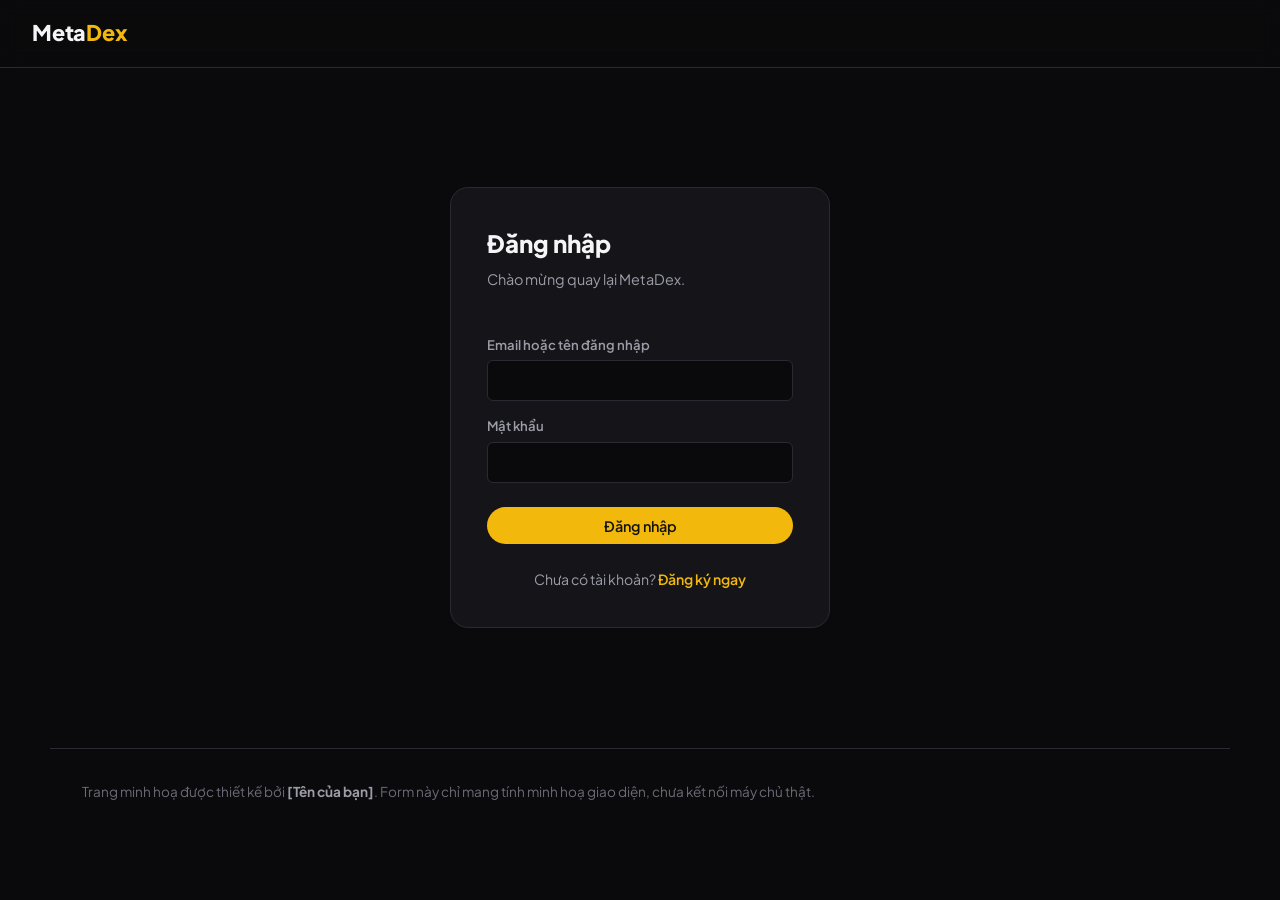
==== login.html @ 45393103 "1" ====
<!DOCTYPE html>
<html lang="vi">
<head>
<meta charset="UTF-8">
<meta name="viewport" content="width=device-width, initial-scale=1.0">
<title>Đăng nhập | MetaDex</title>
<link rel="preconnect" href="https://fonts.googleapis.com">
<link rel="preconnect" href="https://fonts.gstatic.com" crossorigin>
<link href="https://fonts.googleapis.com/css2?family=Plus+Jakarta+Sans:wght@400;500;600;700;800&display=swap" rel="stylesheet">
<link rel="stylesheet" href="style.css">
</head>
<body>

  <header class="site-header site-header--auth">
    <a href="index.html" class="logo">Meta<span>Dex</span></a>
  </header>

  <main class="auth-main">
    <div class="auth-card">
      <h1>Đăng nhập</h1>
      <p class="auth-subtitle">Chào mừng quay lại MetaDex.</p>

      <form id="login-form" novalidate>
        <label for="login-email">Email hoặc tên đăng nhập</label>
        <input type="text" id="login-email" required>

        <label for="login-password">Mật khẩu</label>
        <input type="password" id="login-password" required>

        <button type="submit" class="btn-solid btn-block">Đăng nhập</button>
      </form>

      <p id="auth-message" class="auth-message"></p>

      <p class="auth-switch">Chưa có tài khoản? <a href="signup.html">Đăng ký ngay</a></p>
    </div>
  </main>

  <footer class="site-footer">
    <p>Trang minh hoạ được thiết kế bởi <strong>[Tên của bạn]</strong>. Form này chỉ mang tính minh hoạ giao diện, chưa kết nối máy chủ thật.</p>
  </footer>

  <script src="auth.js"></script>
</body>
</html>
---- style.css ----
/* ============================================================
   style.css — dùng chung cho tất cả các trang (index, pokemon,
   login, signup) để giao diện đồng nhất từ đầu đến cuối.
   ============================================================ */

:root {
  --bg: #0A0A0C;
  --bg-elevated: #151519;
  --bg-elevated-2: #1C1C22;
  --border: #2A2A32;
  --border-strong: #383842;
  --text-primary: #F5F5F7;
  --text-secondary: #9C9CA8;
  --text-tertiary: #6B6B76;
  --accent: #F2B90C;
  --accent-dim: rgba(242, 185, 12, 0.14);
  --accent-ink: #16140A;
  --good: #33D17A;
  --bad: #FF5C5C;
  --radius-sm: 6px;
  --radius-md: 10px;
  --radius-lg: 18px;
  --font-main: 'Plus Jakarta Sans', system-ui, -apple-system, sans-serif;
  --shadow-1: 0 12px 30px -14px rgba(0, 0, 0, 0.6);
}

/* ---------- Reset chung ---------- */
* { box-sizing: border-box; }
html { scroll-behavior: smooth; }
body, h1, h2, h3, p, ul, form { margin: 0; }
ul { padding: 0; list-style: none; }
img { max-width: 100%; display: block; }
button { font-family: inherit; }
a { color: inherit; text-decoration: none; }

body {
  background: var(--bg);
  color: var(--text-primary);
  font-family: var(--font-main);
  line-height: 1.6;
  -webkit-font-smoothing: antialiased;
}

/* ---------- Header (dùng chung mọi trang) ---------- */
.site-header {
  position: sticky;
  top: 0;
  z-index: 50;
  display: flex;
  align-items: center;
  justify-content: space-between;
  gap: 1.5rem;
  padding: 1rem 2rem;
  background: rgba(10, 10, 12, 0.9);
  backdrop-filter: blur(10px);
  border-bottom: 1px solid var(--border);
}
.site-header--auth { justify-content: flex-start; }

.logo { font-weight: 800; font-size: 1.35rem; letter-spacing: -0.01em; }
.logo span { color: var(--accent); }

.header-right { display: flex; align-items: center; gap: 1rem; }

.search-wrap { position: relative; width: 260px; }
#site-search {
  width: 100%;
  padding: 0.6rem 1rem;
  border-radius: 999px;
  border: 1px solid var(--border);
  background: var(--bg-elevated);
  color: var(--text-primary);
  font-family: inherit;
  font-size: 0.9rem;
  outline: none;
  transition: border-color 0.2s ease;
}
#site-search::placeholder { color: var(--text-tertiary); }
#site-search:focus { border-color: var(--accent); }

.search-dropdown {
  display: none;
  position: absolute;
  top: calc(100% + 8px);
  left: 0;
  right: 0;
  background: var(--bg-elevated);
  border: 1px solid var(--border);
  border-radius: var(--radius-md);
  overflow: hidden;
  overflow-y: auto;
  max-height: 320px;
  box-shadow: var(--shadow-1);
}
.search-dropdown.open { display: block; }
.search-item {
  display: flex;
  align-items: center;
  gap: 0.65rem;
  padding: 0.6rem 0.9rem;
  font-size: 0.9rem;
  transition: background 0.15s ease;
}
.search-item:hover, .search-item:focus-visible { background: var(--bg-elevated-2); }
.search-icon {
  width: 24px; height: 24px; object-fit: contain;
  background: var(--bg-elevated-2); border-radius: 6px;
}
.search-empty { padding: 0.75rem 0.9rem; color: var(--text-tertiary); font-size: 0.85rem; }

.btn-ghost, .btn-solid {
  padding: 0.55rem 1.15rem;
  border-radius: 999px;
  font-weight: 600;
  font-size: 0.9rem;
  border: 1px solid transparent;
  cursor: pointer;
  white-space: nowrap;
  display: inline-block;
  transition: transform 0.15s ease, border-color 0.15s ease, color 0.15s ease;
}
.btn-ghost { color: var(--text-primary); border-color: var(--border-strong); background: transparent; }
.btn-ghost:hover { border-color: var(--accent); color: var(--accent); }
.btn-solid { background: var(--accent); color: var(--accent-ink); }
.btn-solid:hover { transform: translateY(-1px); }
.btn-block { width: 100%; text-align: center; }

/* ---------- Bố cục trang chính ---------- */
main { max-width: 1180px; margin: 0 auto; padding: 0 2rem 4rem; }

.page-intro { padding: 3rem 0 2rem; }
.page-intro h1 { font-size: clamp(1.8rem, 3.5vw, 2.6rem); font-weight: 800; margin-bottom: 0.5rem; }
.page-intro p { color: var(--text-secondary); max-width: 60ch; }

.leaderboard-section, .featured-section { margin-top: 2.5rem; }
.leaderboard-section h2, .featured-section h2 { font-size: 1.25rem; font-weight: 700; margin-bottom: 1.1rem; }

/* ---------- Bảng xếp hạng ---------- */
.table-wrap {
  border: 1px solid var(--border);
  border-radius: var(--radius-lg);
  overflow: auto;
  max-height: 640px;
  background: var(--bg-elevated);
}
.leaderboard-table { width: 100%; border-collapse: collapse; min-width: 560px; }
.leaderboard-table thead th {
  position: sticky; top: 0;
  background: var(--bg-elevated);
  text-align: left;
  font-size: 0.78rem;
  letter-spacing: 0.04em;
  color: var(--text-tertiary);
  padding: 0.9rem 1.2rem;
  border-bottom: 1px solid var(--border);
}
.leaderboard-table td {
  padding: 0.75rem 1.2rem;
  border-bottom: 1px solid var(--border);
  font-size: 0.92rem;
}
.leaderboard-table tbody tr:last-child td { border-bottom: none; }
.leaderboard-table tbody tr:hover { background: var(--bg-elevated-2); }

.rank-badge {
  display: inline-flex; align-items: center; justify-content: center;
  width: 26px; height: 26px; border-radius: 50%;
  font-weight: 700; font-size: 0.8rem;
}
.rank-gold { background: var(--accent); color: var(--accent-ink); }
.rank-silver { background: #C7C7D1; color: #1A1A1E; }
.rank-bronze { background: #CD7F32; color: #1A1A1E; }
.rank-plain { color: var(--text-secondary); font-weight: 600; padding-left: 6px; }

.poke-row-link { display: flex; align-items: center; gap: 0.75rem; font-weight: 600; }
.poke-icon { width: 28px; height: 28px; object-fit: contain; }

.usage-cell { display: flex; align-items: center; gap: 0.6rem; }
.usage-bar { width: 90px; height: 6px; border-radius: 999px; background: var(--bg-elevated-2); overflow: hidden; }
.usage-bar-fill { height: 100%; background: var(--accent); border-radius: 999px; }

.win-rate { font-weight: 700; }
.win-good { color: var(--good); }
.win-bad { color: var(--bad); }

.loading-text { color: var(--text-tertiary); padding: 1.5rem; text-align: center; }

/* ---------- Lưới thẻ nổi bật ---------- */
.featured-grid { display: grid; grid-template-columns: repeat(4, 1fr); gap: 1.5rem; }
.poke-card {
  --type-color: #888;
  display: block;
  background: var(--bg-elevated);
  border: 1px solid var(--border);
  border-radius: var(--radius-lg);
  overflow: hidden;
  transition: border-color 0.2s ease, box-shadow 0.2s ease, transform 0.2s ease;
}
.poke-card:hover, .poke-card:focus-visible {
  border-color: var(--type-color);
  box-shadow: 0 0 0 1px var(--type-color), 0 16px 32px -18px var(--type-color);
  transform: translateY(-3px);
}
.poke-card-media {
  aspect-ratio: 1 / 1;
  display: flex; align-items: center; justify-content: center;
  background: radial-gradient(circle at 50% 40%, var(--bg-elevated-2), var(--bg-elevated));
  padding: 1rem;
}
.poke-card-media img { width: 100%; height: 100%; object-fit: contain; }
.poke-card-body { padding: 1rem 1.1rem 1.2rem; }
.poke-card-body h3 { font-size: 1.05rem; font-weight: 700; margin-bottom: 0.6rem; }
.poke-card-tags { display: flex; align-items: center; justify-content: space-between; gap: 0.5rem; }

.type-badge {
  display: inline-block;
  padding: 0.2rem 0.6rem;
  border-radius: 999px;
  font-size: 0.72rem;
  font-weight: 700;
  letter-spacing: 0.02em;
}
.rank-tag {
  font-size: 0.72rem; font-weight: 600;
  color: var(--text-tertiary);
  background: var(--bg-elevated-2);
  padding: 0.2rem 0.6rem;
  border-radius: 999px;
}

/* ---------- Trang chi tiết ---------- */
.detail-main { padding-top: 2rem; }
.back-link {
  display: inline-flex; align-items: center; gap: 0.4rem;
  color: var(--text-secondary); font-weight: 600; font-size: 0.9rem;
  margin-bottom: 1.5rem;
}
.back-link:hover { color: var(--accent); }

.detail-grid { display: grid; grid-template-columns: 340px 1fr; gap: 1.75rem; align-items: start; }
.panel {
  background: var(--bg-elevated);
  border: 1px solid var(--border);
  border-radius: var(--radius-lg);
  padding: 1.75rem;
}
.stat-panel { text-align: center; }
.detail-name { font-size: 1.7rem; font-weight: 800; }
.detail-dex { color: var(--text-tertiary); font-weight: 600; font-size: 0.9rem; }
.detail-art { width: 200px; height: 200px; object-fit: contain; margin: 1rem auto; }
.detail-types { display: flex; justify-content: center; gap: 0.5rem; margin-bottom: 1.5rem; }

.stat-bars { display: flex; flex-direction: column; gap: 0.65rem; text-align: left; }
.stat-row { display: grid; grid-template-columns: 42px 1fr 34px; align-items: center; gap: 0.75rem; }
.stat-label { font-size: 0.78rem; font-weight: 700; color: var(--text-tertiary); }
.stat-bar { height: 8px; border-radius: 999px; background: var(--bg-elevated-2); overflow: hidden; }
.stat-bar-fill { height: 100%; background: var(--accent); border-radius: 999px; }
.stat-value { font-size: 0.85rem; font-weight: 700; text-align: right; }

.analysis-panel h2 { font-size: 1.15rem; font-weight: 700; margin-bottom: 1rem; }
.analysis-stats-row {
  display: flex; gap: 2rem;
  margin-bottom: 1.25rem; padding-bottom: 1.25rem;
  border-bottom: 1px solid var(--border);
}
.mini-label { display: block; font-size: 0.75rem; color: var(--text-tertiary); margin-bottom: 0.25rem; }
.analysis-panel p { color: var(--text-secondary); line-height: 1.75; }
.analysis-panel code { background: var(--bg-elevated-2); padding: 0.1rem 0.4rem; border-radius: 4px; font-size: 0.85em; }

/* ---------- Form đăng nhập / đăng ký ---------- */
.auth-main {
  min-height: calc(100vh - 220px);
  display: flex; align-items: center; justify-content: center;
  padding: 3rem 1.5rem;
}
.auth-card {
  width: 100%; max-width: 380px;
  background: var(--bg-elevated);
  border: 1px solid var(--border);
  border-radius: var(--radius-lg);
  padding: 2.25rem;
}
.auth-card h1 { font-size: 1.5rem; font-weight: 800; margin-bottom: 0.35rem; }
.auth-subtitle { color: var(--text-secondary); margin-bottom: 1.75rem; font-size: 0.9rem; }
.auth-card form { display: flex; flex-direction: column; }
.auth-card label { font-size: 0.82rem; font-weight: 600; color: var(--text-secondary); margin-top: 0.9rem; margin-bottom: 0.35rem; }
.auth-card input {
  padding: 0.65rem 0.85rem;
  border-radius: var(--radius-sm);
  border: 1px solid var(--border);
  background: var(--bg);
  color: var(--text-primary);
  font-family: inherit;
  font-size: 0.92rem;
  outline: none;
}
.auth-card input:focus { border-color: var(--accent); }
.auth-card button { margin-top: 1.5rem; }
.auth-message {
  display: none;
  margin-top: 1rem;
  padding: 0.75rem 1rem;
  border-radius: var(--radius-sm);
  background: var(--accent-dim);
  color: var(--accent);
  font-size: 0.85rem;
  line-height: 1.5;
}
.auth-message.show { display: block; }
.auth-message.error { background: rgba(255, 92, 92, 0.12); color: var(--bad); }
.auth-switch { margin-top: 1.5rem; text-align: center; font-size: 0.88rem; color: var(--text-secondary); }
.auth-switch a { color: var(--accent); font-weight: 600; }

/* ---------- Footer (dùng chung mọi trang) ---------- */
.site-footer {
  border-top: 1px solid var(--border);
  padding: 2rem;
  max-width: 1180px;
  margin: 0 auto;
  color: var(--text-tertiary);
  font-size: 0.85rem;
  display: flex;
  flex-direction: column;
  gap: 0.5rem;
}
.site-footer strong { color: var(--text-secondary); }
.footer-copyright { font-size: 0.78rem; }

/* ---------- Responsive ---------- */
@media (max-width: 1024px) {
  .featured-grid { grid-template-columns: repeat(2, 1fr); }
  .detail-grid { grid-template-columns: 1fr; }
}
@media (max-width: 640px) {
  .site-header { flex-wrap: wrap; padding: 1rem; }
  .header-right { width: 100%; justify-content: space-between; }
  .search-wrap { width: 100%; order: 3; margin-top: 0.75rem; }
  main { padding: 0 1.25rem 3rem; }
  .featured-grid { grid-template-columns: 1fr; }
}

/* ---------- Trợ năng: focus rõ ràng + tôn trọng reduced motion ---------- */
a:focus-visible, button:focus-visible, input:focus-visible {
  outline: 2px solid var(--accent);
  outline-offset: 2px;
}
@media (prefers-reduced-motion: reduce) {
  html { scroll-behavior: auto; }
  *, *::before, *::after {
    transition-duration: 0.001ms !important;
    animation-duration: 0.001ms !important;
  }
}
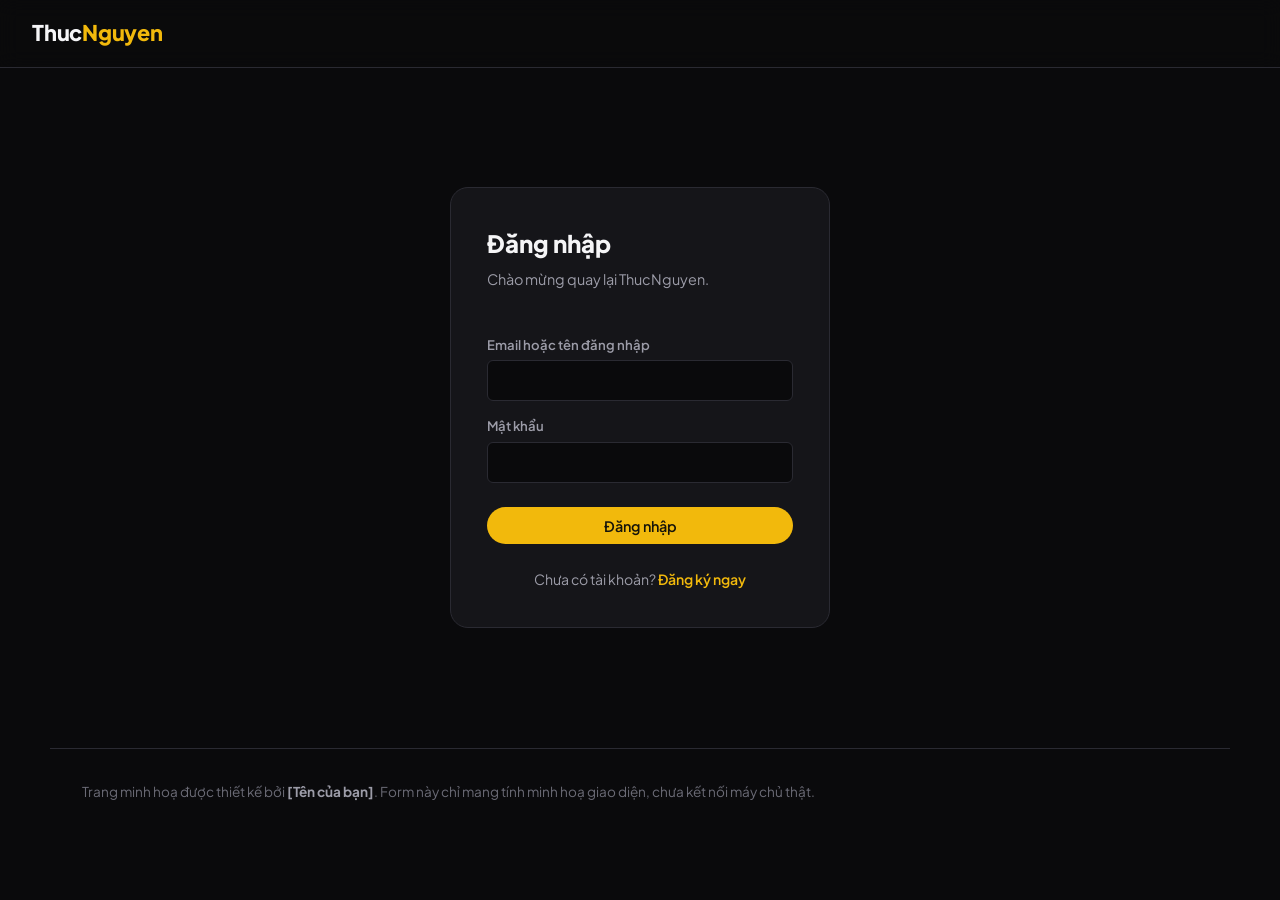
==== commit 95dcea9f: "1" ====
--- a/login.html
+++ b/login.html
@@ -1,9 +1,9 @@
-<!DOCTYPE html>
+<html>
 <html lang="vi">
 <head>
 <meta charset="UTF-8">
 <meta name="viewport" content="width=device-width, initial-scale=1.0">
-<title>Đăng nhập | MetaDex</title>
+<title>Đăng nhập | ThucNguyen</title>
 <link rel="preconnect" href="https://fonts.googleapis.com">
 <link rel="preconnect" href="https://fonts.gstatic.com" crossorigin>
 <link href="https://fonts.googleapis.com/css2?family=Plus+Jakarta+Sans:wght@400;500;600;700;800&display=swap" rel="stylesheet">
@@ -12,13 +12,13 @@
 <body>
 
   <header class="site-header site-header--auth">
-    <a href="index.html" class="logo">Meta<span>Dex</span></a>
+    <a href="index.html" class="logo">Thuc<span>Nguyen</span></a>
   </header>
 
   <main class="auth-main">
     <div class="auth-card">
       <h1>Đăng nhập</h1>
-      <p class="auth-subtitle">Chào mừng quay lại MetaDex.</p>
+      <p class="auth-subtitle">Chào mừng quay lại ThucNguyen.</p>
 
       <form id="login-form" novalidate>
         <label for="login-email">Email hoặc tên đăng nhập</label>
